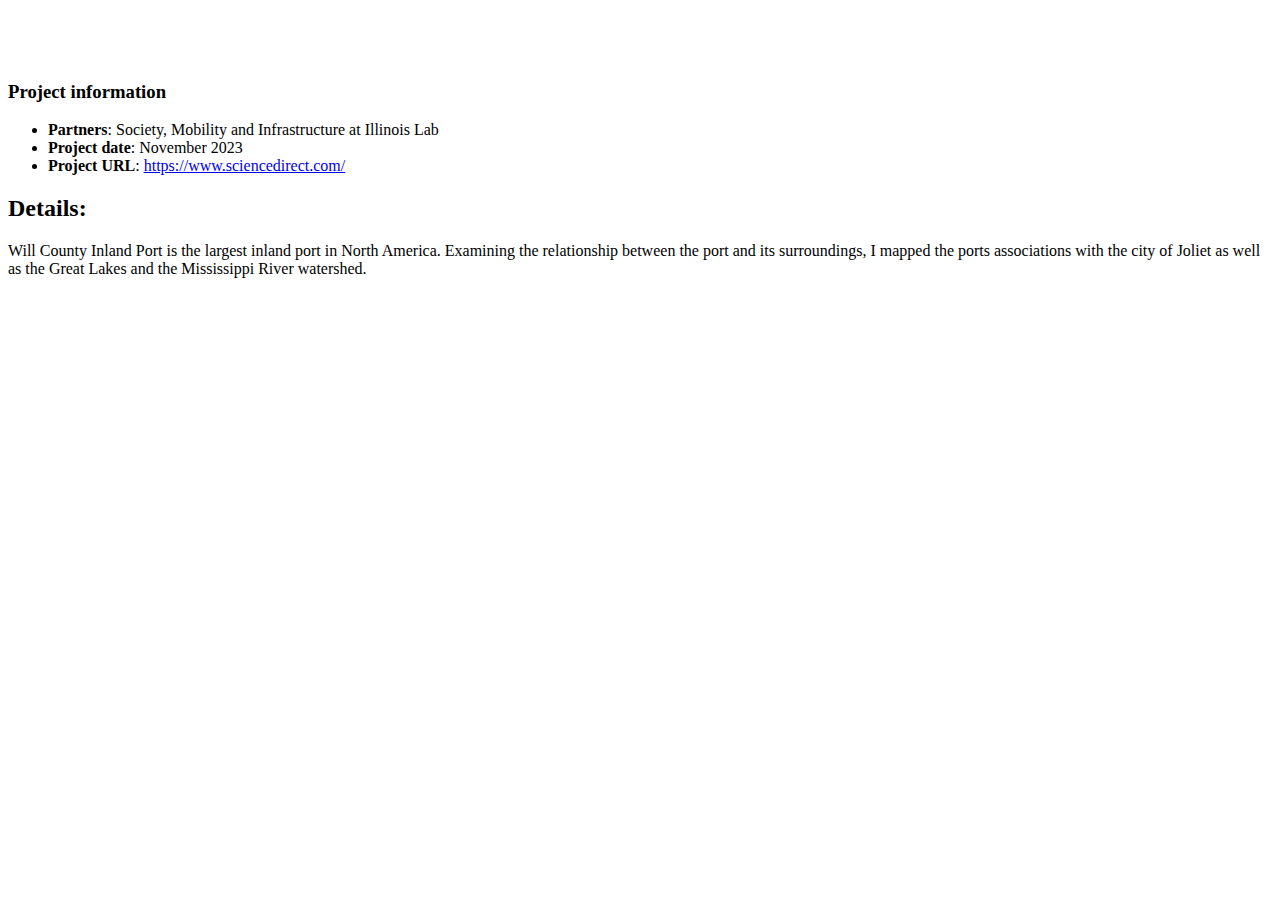
==== article.html @ 2e7480cc "Add files via upload" ====
<!DOCTYPE html>
<html lang="en">

<head>
  <meta charset="utf-8">
  <meta content="width=device-width, initial-scale=1.0" name="viewport">

  <title>Portfolio Details - Personal Bootstrap Template</title>
  <meta content="" name="description">
  <meta content="" name="keywords">

  <!-- Favicons -->
  <link href="assets/img/favicon.png" rel="icon">
  <link href="assets/img/apple-touch-icon.png" rel="apple-touch-icon">

  <!-- Google Fonts -->
  <link href="https://fonts.googleapis.com/css?family=Open+Sans:300,300i,400,400i,600,600i,700,700i|Raleway:300,300i,400,400i,500,500i,600,600i,700,700i|Poppins:300,300i,400,400i,500,500i,600,600i,700,700i" rel="stylesheet">

  <!-- Vendor CSS Files -->
  <link href="assets/vendor/aos/aos.css" rel="stylesheet">
  <link href="assets/vendor/bootstrap/css/bootstrap.min.css" rel="stylesheet">
  <link href="assets/vendor/bootstrap-icons/bootstrap-icons.css" rel="stylesheet">
  <link href="assets/vendor/boxicons/css/boxicons.min.css" rel="stylesheet">
  <link href="assets/vendor/glightbox/css/glightbox.min.css" rel="stylesheet">
  <link href="assets/vendor/swiper/swiper-bundle.min.css" rel="stylesheet">

  <!-- Template Main CSS File -->
  <link href="assets/css/style.css" rel="stylesheet">

  <!-- =======================================================
  * Template Name: MyResume
  * Updated: Jun 13 2023 with Bootstrap v5.3.0
  * Template URL: https://bootstrapmade.com/free-html-bootstrap-template-my-resume/
  * Author: BootstrapMade.com
  * License: https://bootstrapmade.com/license/
  ======================================================== -->
</head>

<body>

  <main id="main">

    <!-- ======= Portfolio Details Section ======= -->
    <section id="portfolio-details" class="portfolio-details">
      <div class="container">

        <div class="row gy-4">

          <div class="col-lg-8">
            <div class="portfolio-details-slider swiper">
              <div class="swiper-wrapper align-items-center">

                <div class="swiper-slide">
                  <img src="assets/img/portfolio/Will%20County%20Inland%20Port.jpg" alt="">
                </div>

                <div class="swiper-slide">
                  <img src="assets/img/portfolio/FINAL%20WCIP%20Precise%20Outline%20Layout.jpg" alt="">
                </div>

                <div class="swiper-slide">
                  <img src="assets/img/portfolio/Connecting%20the%20Watersheds%20Layout.jpg" alt="">
                </div>

              </div>
              <div class="swiper-pagination"></div>
            </div>
          </div>

          <div class="col-lg-4">
            <div class="portfolio-info">
              <h3>Project information</h3>
              <ul>
                <li><strong>Partners</strong>: Society, Mobility and Infrastructure at Illinois Lab </li>
                <li><strong>Project date</strong>: November 2023 </li>
                <li><strong>Project URL</strong>: <a href="https://www.sciencedirect.com/science/article/pii/S0966692324000280?ref=pdf_download&fr=RR-2&rr=8888492c7ad489e7" target="_blank"> https://www.sciencedirect.com/</a></li>
              </ul>
            </div>
            <div class="portfolio-description">
              <h2>Details: </h2>
              <p>
               Will County Inland Port is the largest inland port in North America. Examining the relationship between the port and its surroundings, I mapped the ports associations with the city of Joliet as well as the Great Lakes and the Mississippi River watershed.
              </p>
            </div>
          </div>

        </div>

      </div>
    </section><!-- End Portfolio Details Section -->

  </main><!-- End #main -->

  <div id="preloader"></div>
  <a href="#" class="back-to-top d-flex align-items-center justify-content-center"><i class="bi bi-arrow-up-short"></i></a>

  <!-- Vendor JS Files -->
  <script src="assets/vendor/purecounter/purecounter_vanilla.js"></script>
  <script src="assets/vendor/aos/aos.js"></script>
  <script src="assets/vendor/bootstrap/js/bootstrap.bundle.min.js"></script>
  <script src="assets/vendor/glightbox/js/glightbox.min.js"></script>
  <script src="assets/vendor/isotope-layout/isotope.pkgd.min.js"></script>
  <script src="assets/vendor/swiper/swiper-bundle.min.js"></script>
  <script src="assets/vendor/typed.js/typed.umd.js"></script>
  <script src="assets/vendor/waypoints/noframework.waypoints.js"></script>
  <script src="assets/vendor/php-email-form/validate.js"></script>

  <!-- Template Main JS File -->
  <script src="assets/js/main.js"></script>

</body>

</html>
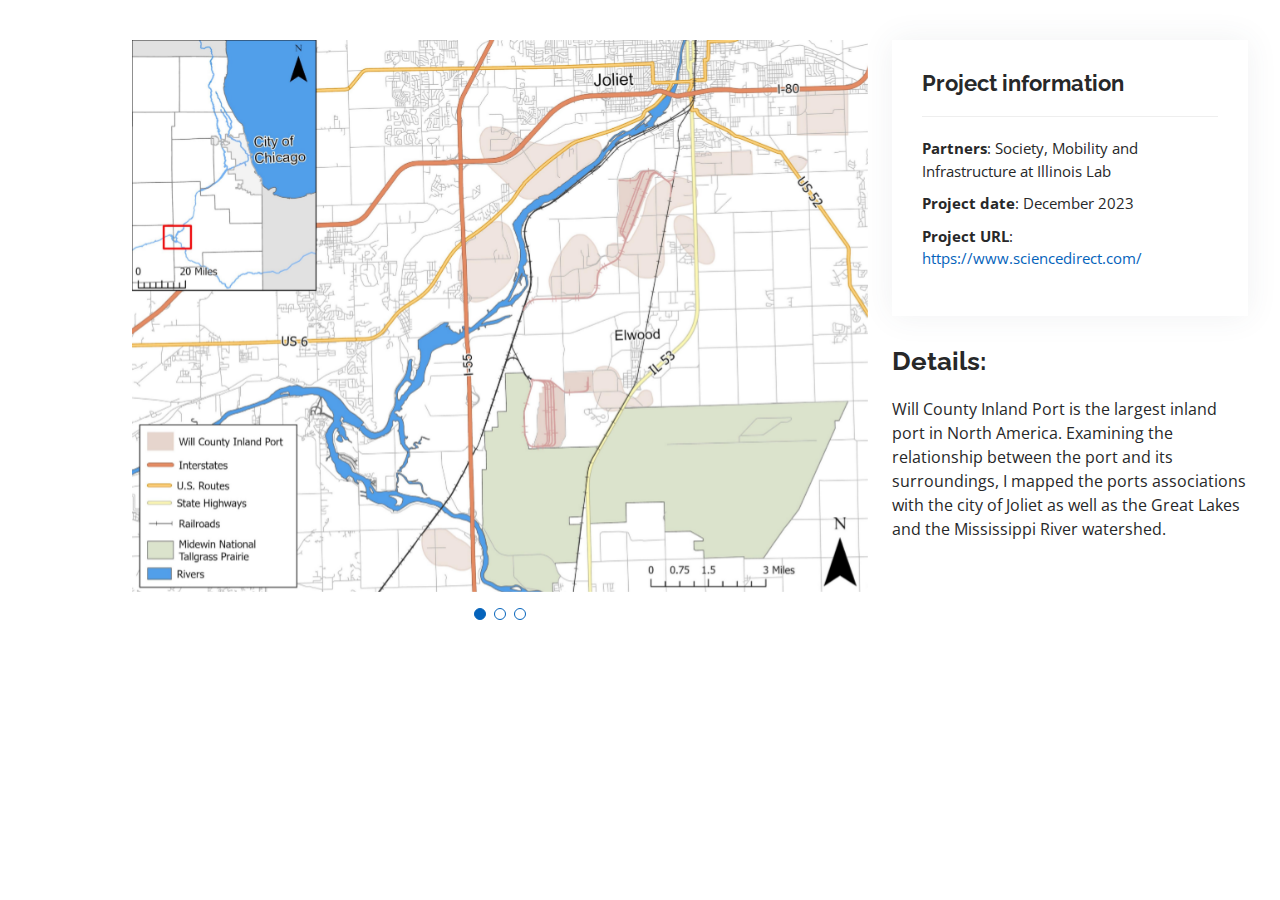
==== commit 9ce36865: "Update article.html" ====
--- a/article.html
+++ b/article.html
@@ -72,7 +72,7 @@
               <h3>Project information</h3>
               <ul>
                 <li><strong>Partners</strong>: Society, Mobility and Infrastructure at Illinois Lab </li>
-                <li><strong>Project date</strong>: November 2023 </li>
+                <li><strong>Project date</strong>: December 2023 </li>
                 <li><strong>Project URL</strong>: <a href="https://www.sciencedirect.com/science/article/pii/S0966692324000280?ref=pdf_download&fr=RR-2&rr=8888492c7ad489e7" target="_blank"> https://www.sciencedirect.com/</a></li>
               </ul>
             </div>
@@ -110,4 +110,4 @@
 
 </body>
 
-</html>+</html>
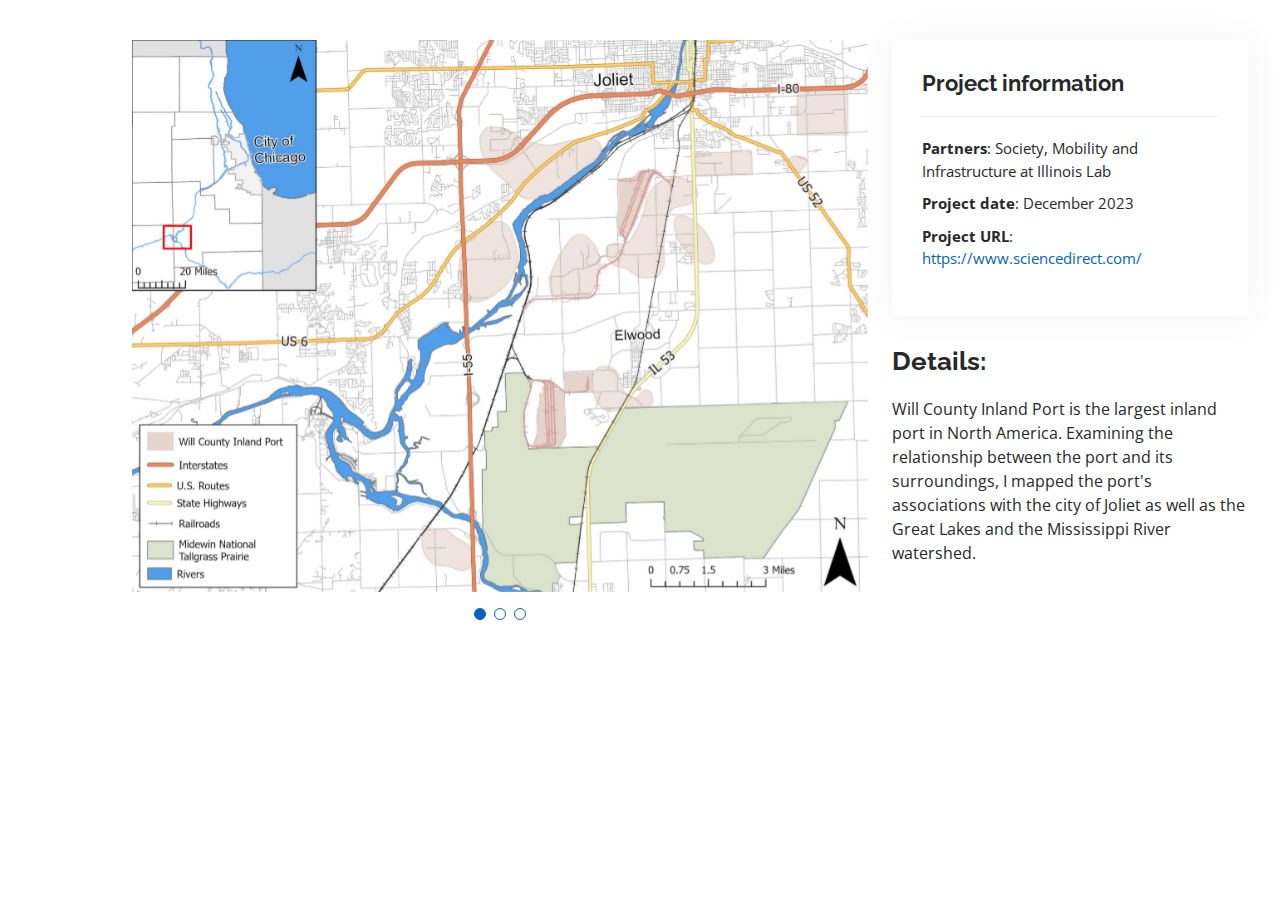
==== commit fe77d02a: "Update article.html" ====
--- a/article.html
+++ b/article.html
@@ -79,7 +79,7 @@
             <div class="portfolio-description">
               <h2>Details: </h2>
               <p>
-               Will County Inland Port is the largest inland port in North America. Examining the relationship between the port and its surroundings, I mapped the ports associations with the city of Joliet as well as the Great Lakes and the Mississippi River watershed.
+               Will County Inland Port is the largest inland port in North America. Examining the relationship between the port and its surroundings, I mapped the port's associations with the city of Joliet as well as the Great Lakes and the Mississippi River watershed.
               </p>
             </div>
           </div>
